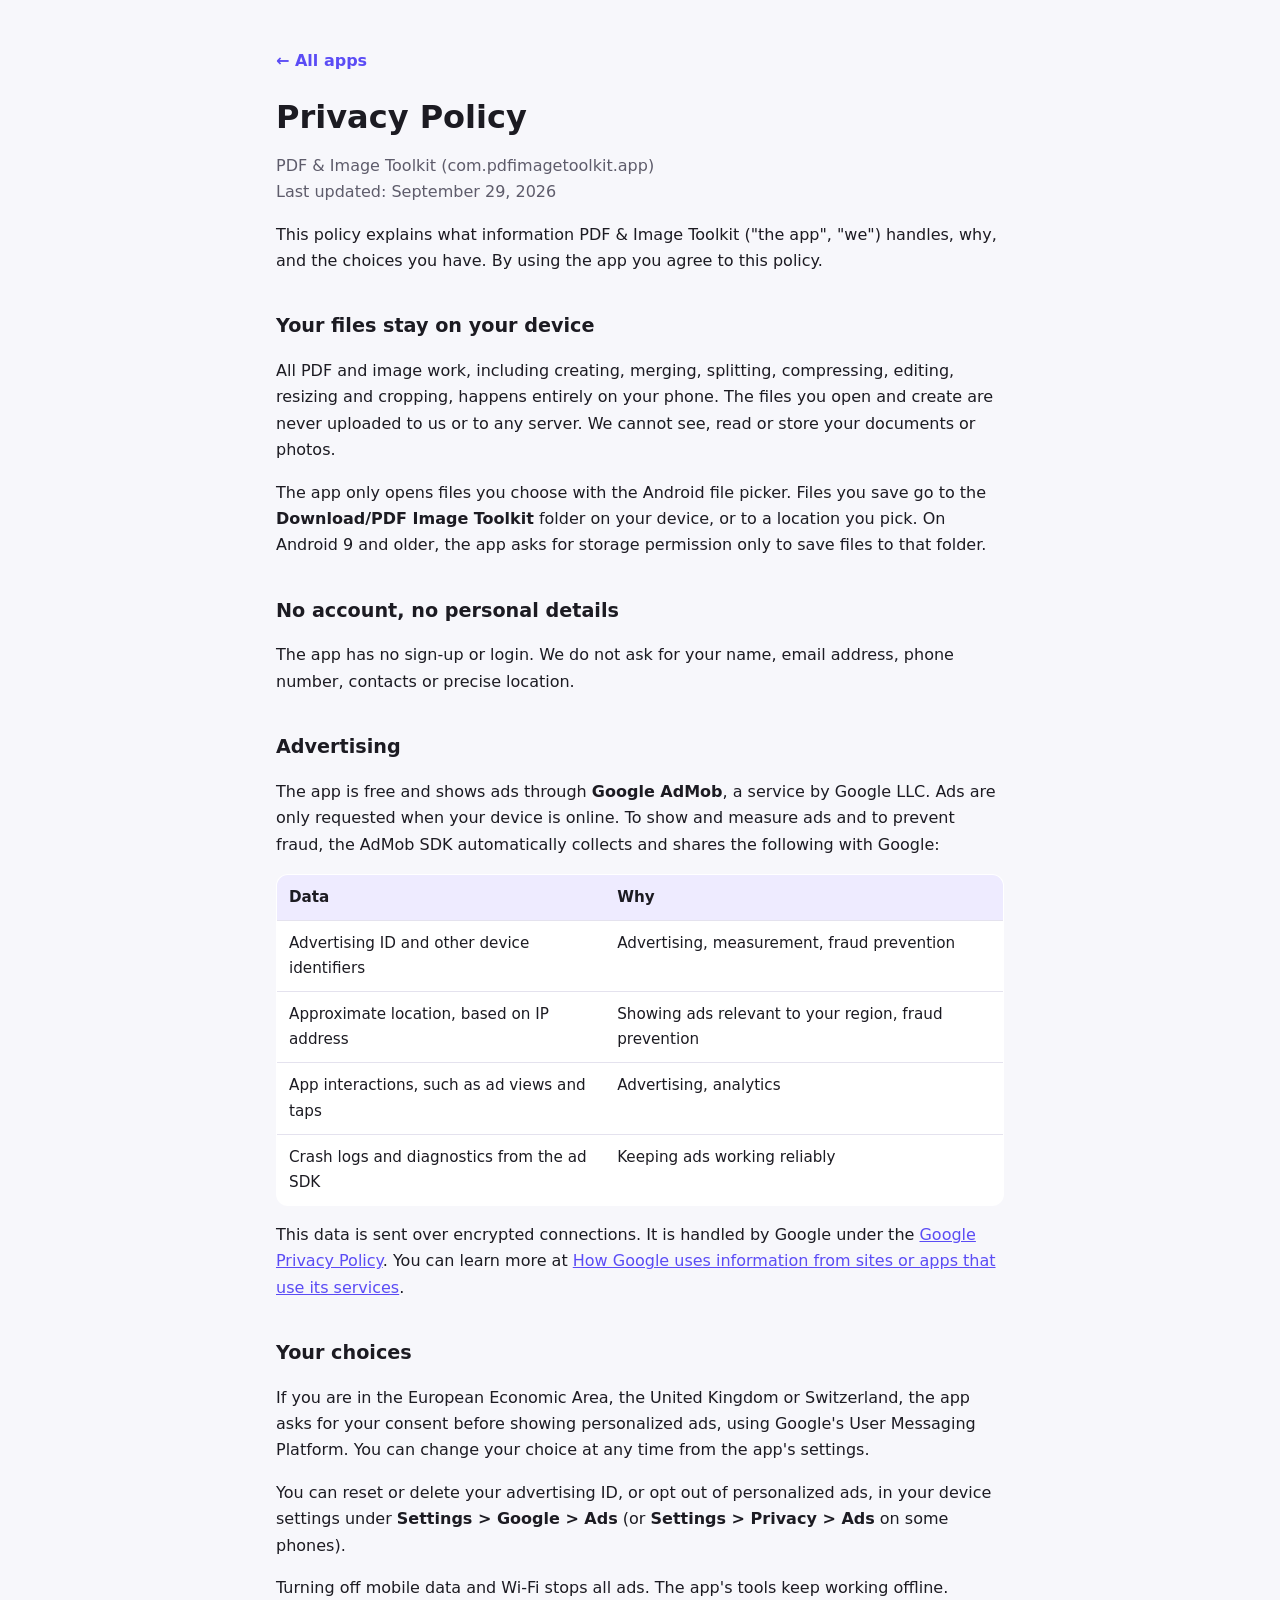
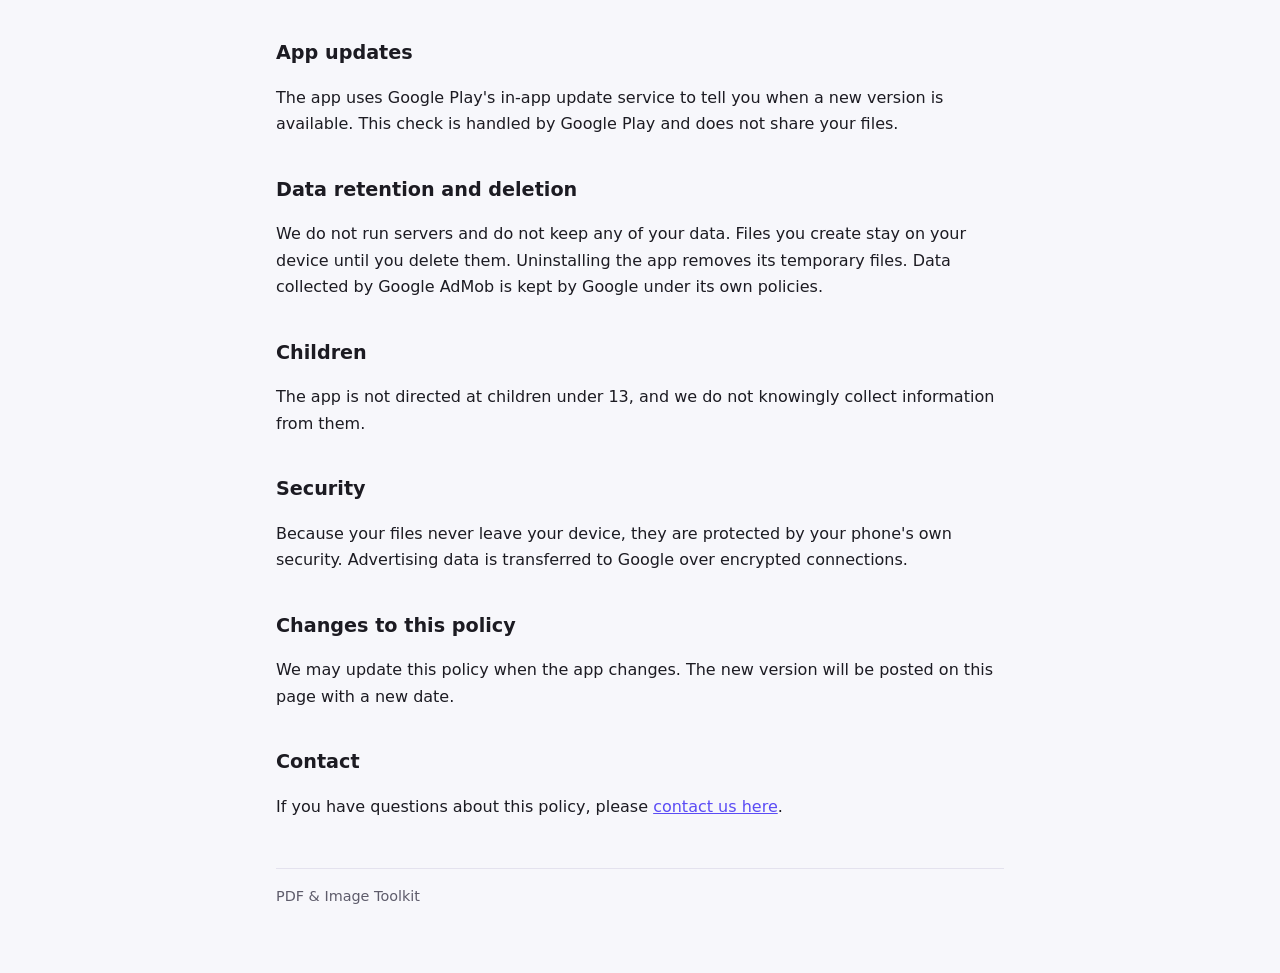
==== pdf-image-toolkit/privacy/index.html @ 4c4ec2c7 "Add landing page and PDF & Image Toolkit privacy policy" ====
<!DOCTYPE html>
<html lang="en">
<head>
  <meta charset="utf-8">
  <meta name="viewport" content="width=device-width, initial-scale=1">
  <title>Privacy Policy - PDF &amp; Image Toolkit</title>
  <meta name="description" content="Privacy policy for the PDF & Image Toolkit Android app.">
  <link rel="stylesheet" href="../../style.css">
</head>
<body>
  <main>
    <a class="back" href="../../">&larr; All apps</a>
    <h1>Privacy Policy</h1>
    <p class="muted">PDF &amp; Image Toolkit (com.pdfimagetoolkit.app)<br>Last updated: September 29, 2026</p>

    <p>This policy explains what information PDF &amp; Image Toolkit ("the app", "we") handles, why, and the choices you have. By using the app you agree to this policy.</p>

    <h2>Your files stay on your device</h2>
    <p>All PDF and image work, including creating, merging, splitting, compressing, editing, resizing and cropping, happens entirely on your phone. The files you open and create are never uploaded to us or to any server. We cannot see, read or store your documents or photos.</p>
    <p>The app only opens files you choose with the Android file picker. Files you save go to the <strong>Download/PDF Image Toolkit</strong> folder on your device, or to a location you pick. On Android 9 and older, the app asks for storage permission only to save files to that folder.</p>

    <h2>No account, no personal details</h2>
    <p>The app has no sign-up or login. We do not ask for your name, email address, phone number, contacts or precise location.</p>

    <h2>Advertising</h2>
    <p>The app is free and shows ads through <strong>Google AdMob</strong>, a service by Google LLC. Ads are only requested when your device is online. To show and measure ads and to prevent fraud, the AdMob SDK automatically collects and shares the following with Google:</p>
    <div class="table-wrap">
      <table>
        <tr><th>Data</th><th>Why</th></tr>
        <tr><td>Advertising ID and other device identifiers</td><td>Advertising, measurement, fraud prevention</td></tr>
        <tr><td>Approximate location, based on IP address</td><td>Showing ads relevant to your region, fraud prevention</td></tr>
        <tr><td>App interactions, such as ad views and taps</td><td>Advertising, analytics</td></tr>
        <tr><td>Crash logs and diagnostics from the ad SDK</td><td>Keeping ads working reliably</td></tr>
      </table>
    </div>
    <p>This data is sent over encrypted connections. It is handled by Google under the <a href="https://policies.google.com/privacy">Google Privacy Policy</a>. You can learn more at <a href="https://policies.google.com/technologies/partner-sites">How Google uses information from sites or apps that use its services</a>.</p>

    <h2>Your choices</h2>
    <p>If you are in the European Economic Area, the United Kingdom or Switzerland, the app asks for your consent before showing personalized ads, using Google's User Messaging Platform. You can change your choice at any time from the app's settings.</p>
    <p>You can reset or delete your advertising ID, or opt out of personalized ads, in your device settings under <strong>Settings &gt; Google &gt; Ads</strong> (or <strong>Settings &gt; Privacy &gt; Ads</strong> on some phones).</p>
    <p>Turning off mobile data and Wi-Fi stops all ads. The app's tools keep working offline.</p>

    <h2>App updates</h2>
    <p>The app uses Google Play's in-app update service to tell you when a new version is available. This check is handled by Google Play and does not share your files.</p>

    <h2>Data retention and deletion</h2>
    <p>We do not run servers and do not keep any of your data. Files you create stay on your device until you delete them. Uninstalling the app removes its temporary files. Data collected by Google AdMob is kept by Google under its own policies.</p>

    <h2>Children</h2>
    <p>The app is not directed at children under 13, and we do not knowingly collect information from them.</p>

    <h2>Security</h2>
    <p>Because your files never leave your device, they are protected by your phone's own security. Advertising data is transferred to Google over encrypted connections.</p>

    <h2>Changes to this policy</h2>
    <p>We may update this policy when the app changes. The new version will be posted on this page with a new date.</p>

    <h2>Contact</h2>
    <p>If you have questions about this policy, please <a href="https://github.com/kagut57/apps/issues">contact us here</a>.</p>

    <footer class="muted">PDF &amp; Image Toolkit</footer>
  </main>
</body>
</html>
---- style.css ----
:root {
  --bg: #f7f7fb;
  --card: #ffffff;
  --text: #1c1b22;
  --muted: #5e5c6b;
  --line: #e4e2ee;
  --accent: #5b4cf5;
  --accent-soft: #eeebff;
}

@media (prefers-color-scheme: dark) {
  :root {
    --bg: #121118;
    --card: #1b1a23;
    --text: #ecebf3;
    --muted: #a7a5b6;
    --line: #2d2b38;
    --accent: #a99eff;
    --accent-soft: #2a2645;
  }
}

* { box-sizing: border-box; }

body {
  margin: 0;
  background: var(--bg);
  color: var(--text);
  font: 16px/1.65 system-ui, -apple-system, "Segoe UI", Roboto, sans-serif;
}

main {
  max-width: 760px;
  margin: 0 auto;
  padding: 48px 16px 64px;
}

a { color: var(--accent); }

h1 { font-size: 2rem; line-height: 1.2; margin: 0 0 8px; }
h2 { font-size: 1.2rem; margin: 36px 0 8px; }

.muted { color: var(--muted); }

.back {
  display: inline-block;
  margin-bottom: 24px;
  text-decoration: none;
  font-weight: 600;
}

.card {
  display: flex;
  gap: 16px;
  align-items: center;
  background: var(--card);
  border: 1px solid var(--line);
  border-radius: 16px;
  padding: 16px;
  margin-top: 16px;
}

.card img {
  width: 64px;
  height: 64px;
  border-radius: 14px;
  flex-shrink: 0;
}

.card h2 { margin: 0; font-size: 1.1rem; }
.card p { margin: 2px 0 8px; }

.links { display: flex; flex-wrap: wrap; gap: 8px; }

.links a {
  background: var(--accent-soft);
  border-radius: 999px;
  padding: 4px 14px;
  font-size: 0.9rem;
  font-weight: 600;
  text-decoration: none;
}

table {
  width: 100%;
  border-collapse: collapse;
  background: var(--card);
  border: 1px solid var(--line);
  border-radius: 12px;
  overflow: hidden;
  font-size: 0.95rem;
}

th, td {
  text-align: left;
  vertical-align: top;
  padding: 10px 12px;
  border-bottom: 1px solid var(--line);
}

tr:last-child td { border-bottom: none; }
th { background: var(--accent-soft); }

.table-wrap { overflow-x: auto; }

footer {
  margin-top: 48px;
  padding-top: 16px;
  border-top: 1px solid var(--line);
  font-size: 0.9rem;
}
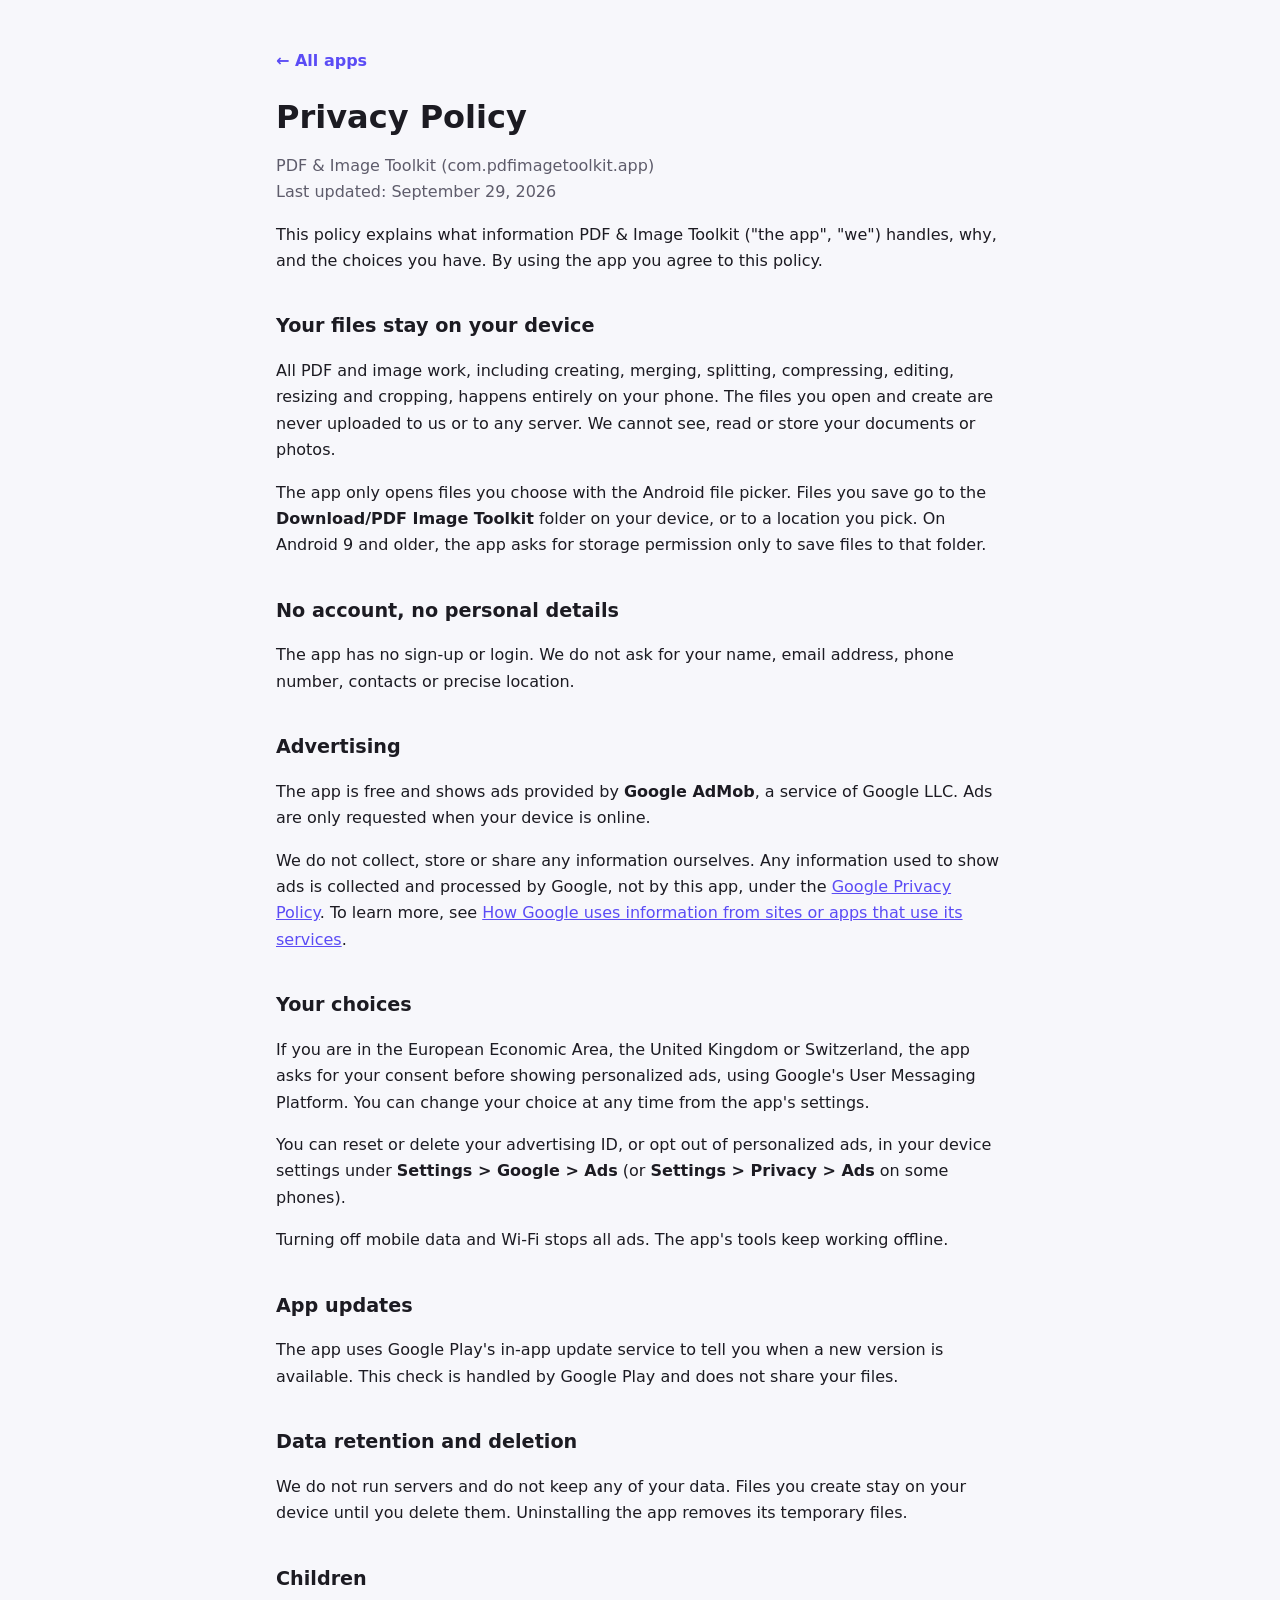
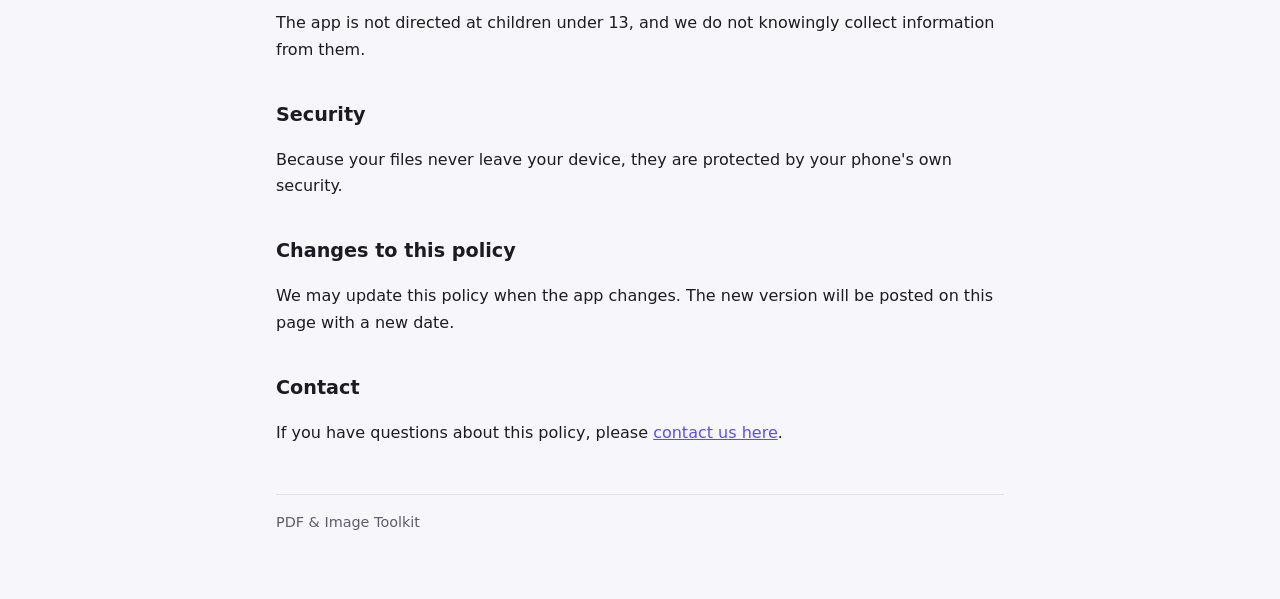
==== commit e88cd049: "Simplify advertising section of privacy policy" ====
--- a/pdf-image-toolkit/privacy/index.html
+++ b/pdf-image-toolkit/privacy/index.html
@@ -23,17 +23,8 @@
     <p>The app has no sign-up or login. We do not ask for your name, email address, phone number, contacts or precise location.</p>
 
     <h2>Advertising</h2>
-    <p>The app is free and shows ads through <strong>Google AdMob</strong>, a service by Google LLC. Ads are only requested when your device is online. To show and measure ads and to prevent fraud, the AdMob SDK automatically collects and shares the following with Google:</p>
-    <div class="table-wrap">
-      <table>
-        <tr><th>Data</th><th>Why</th></tr>
-        <tr><td>Advertising ID and other device identifiers</td><td>Advertising, measurement, fraud prevention</td></tr>
-        <tr><td>Approximate location, based on IP address</td><td>Showing ads relevant to your region, fraud prevention</td></tr>
-        <tr><td>App interactions, such as ad views and taps</td><td>Advertising, analytics</td></tr>
-        <tr><td>Crash logs and diagnostics from the ad SDK</td><td>Keeping ads working reliably</td></tr>
-      </table>
-    </div>
-    <p>This data is sent over encrypted connections. It is handled by Google under the <a href="https://policies.google.com/privacy">Google Privacy Policy</a>. You can learn more at <a href="https://policies.google.com/technologies/partner-sites">How Google uses information from sites or apps that use its services</a>.</p>
+    <p>The app is free and shows ads provided by <strong>Google AdMob</strong>, a service of Google LLC. Ads are only requested when your device is online.</p>
+    <p>We do not collect, store or share any information ourselves. Any information used to show ads is collected and processed by Google, not by this app, under the <a href="https://policies.google.com/privacy">Google Privacy Policy</a>. To learn more, see <a href="https://policies.google.com/technologies/partner-sites">How Google uses information from sites or apps that use its services</a>.</p>
 
     <h2>Your choices</h2>
     <p>If you are in the European Economic Area, the United Kingdom or Switzerland, the app asks for your consent before showing personalized ads, using Google's User Messaging Platform. You can change your choice at any time from the app's settings.</p>
@@ -44,13 +35,13 @@
     <p>The app uses Google Play's in-app update service to tell you when a new version is available. This check is handled by Google Play and does not share your files.</p>
 
     <h2>Data retention and deletion</h2>
-    <p>We do not run servers and do not keep any of your data. Files you create stay on your device until you delete them. Uninstalling the app removes its temporary files. Data collected by Google AdMob is kept by Google under its own policies.</p>
+    <p>We do not run servers and do not keep any of your data. Files you create stay on your device until you delete them. Uninstalling the app removes its temporary files.</p>
 
     <h2>Children</h2>
     <p>The app is not directed at children under 13, and we do not knowingly collect information from them.</p>
 
     <h2>Security</h2>
-    <p>Because your files never leave your device, they are protected by your phone's own security. Advertising data is transferred to Google over encrypted connections.</p>
+    <p>Because your files never leave your device, they are protected by your phone's own security.</p>
 
     <h2>Changes to this policy</h2>
     <p>We may update this policy when the app changes. The new version will be posted on this page with a new date.</p>
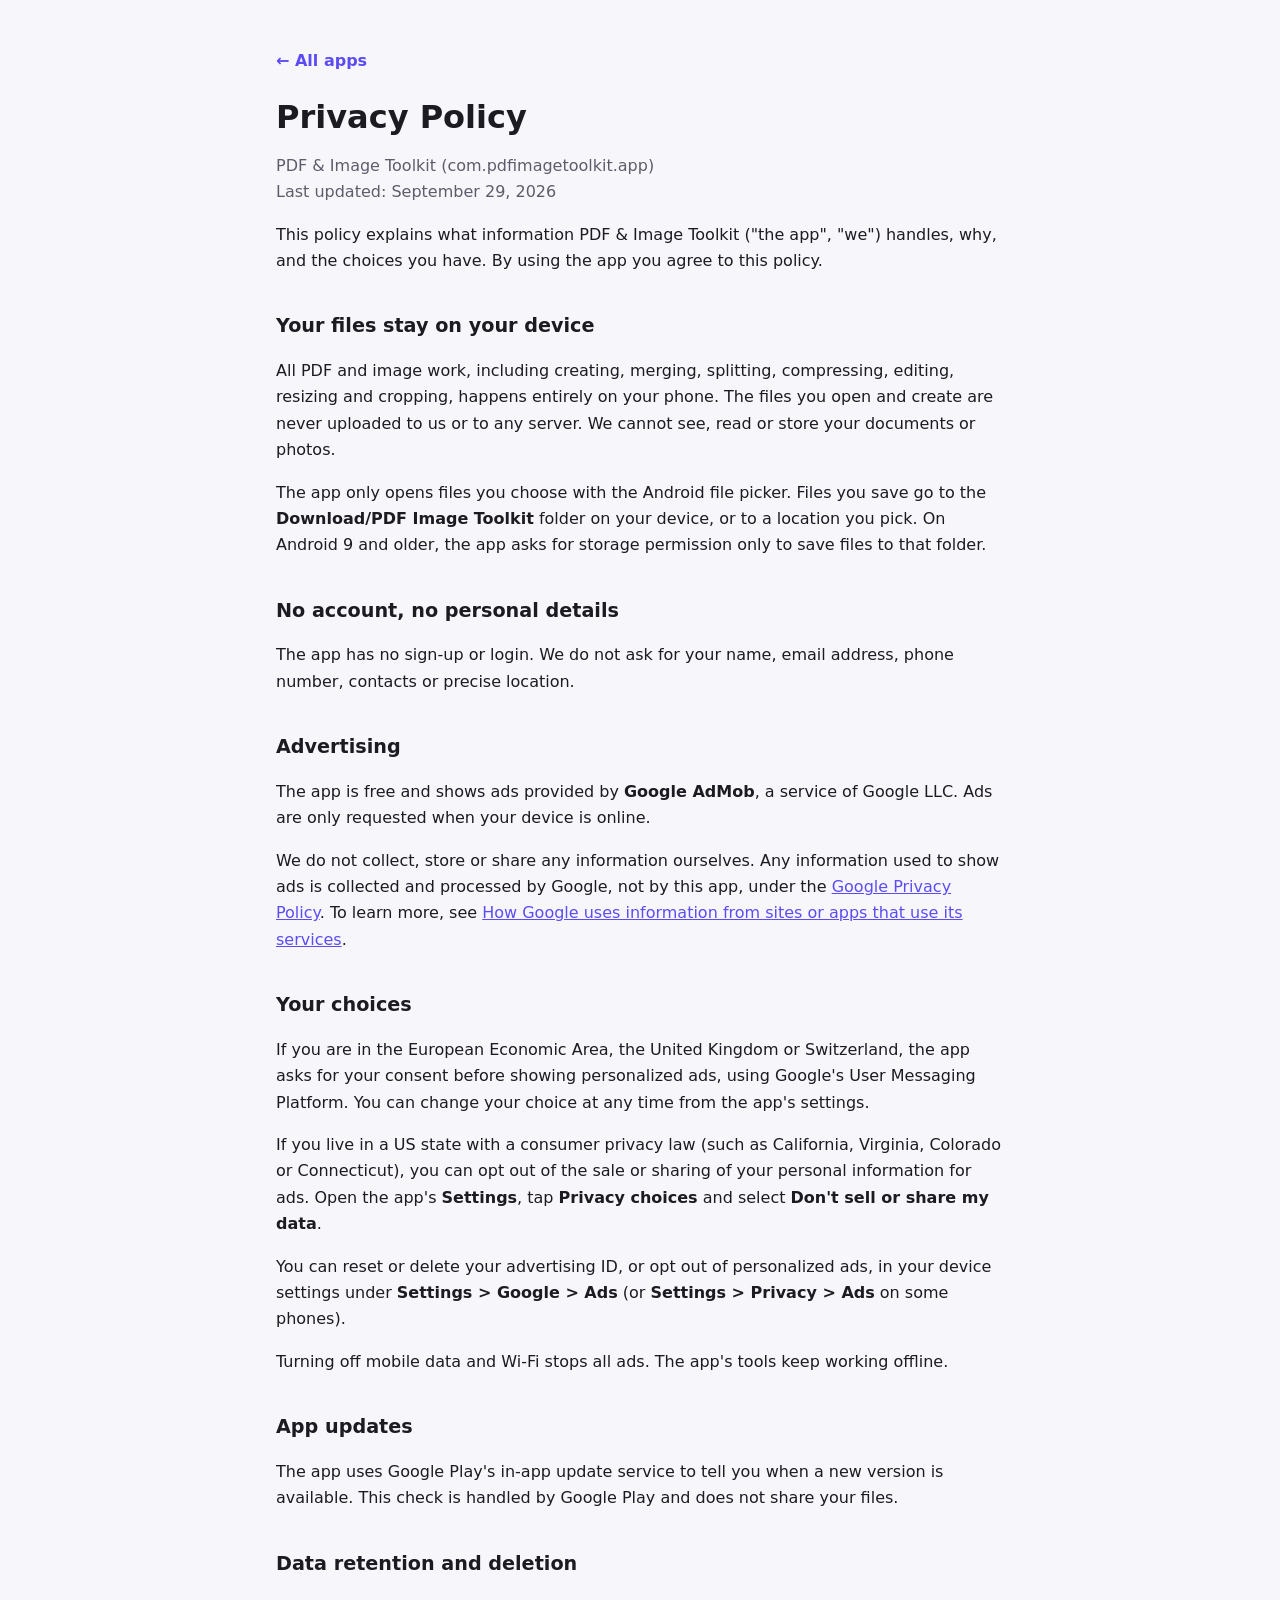
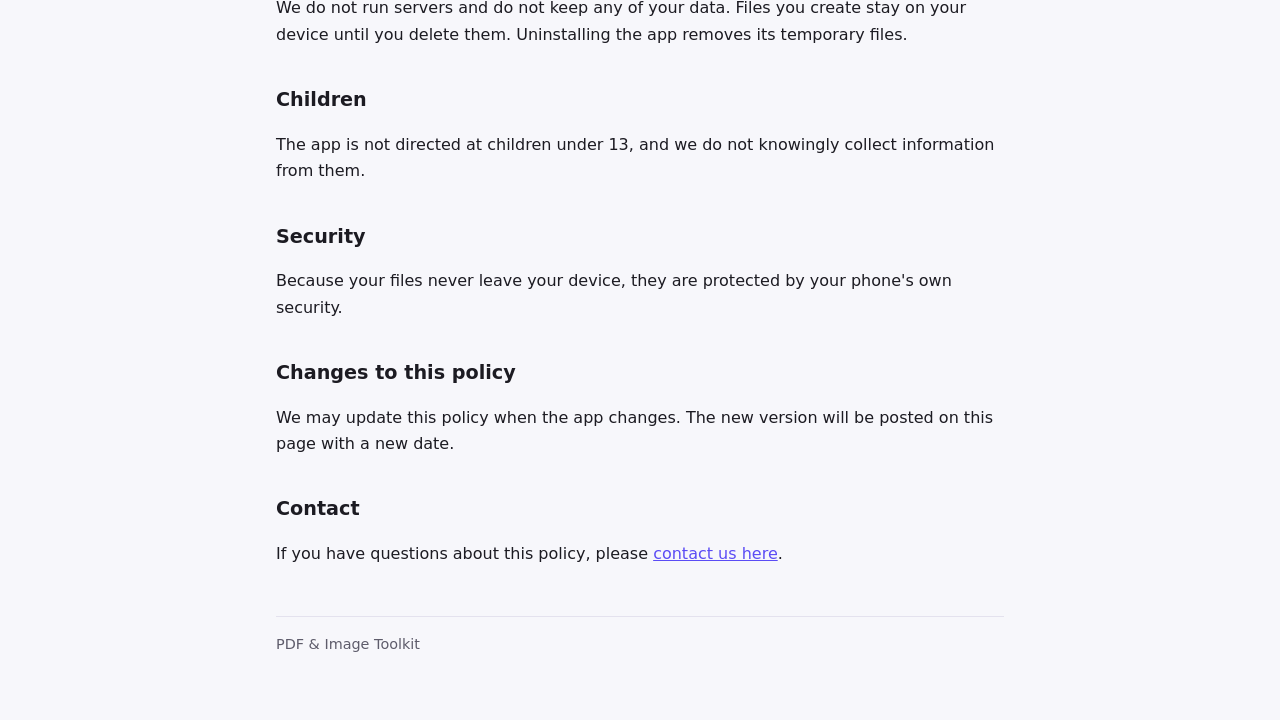
==== commit e29d57b0: "Add US state privacy opt-out to PDF & Image Toolkit policy Co-Authored-By: Claude Opus 5.5 <noreply@" ====
--- a/pdf-image-toolkit/privacy/index.html
+++ b/pdf-image-toolkit/privacy/index.html
@@ -28,6 +28,7 @@
 
     <h2>Your choices</h2>
     <p>If you are in the European Economic Area, the United Kingdom or Switzerland, the app asks for your consent before showing personalized ads, using Google's User Messaging Platform. You can change your choice at any time from the app's settings.</p>
+    <p>If you live in a US state with a consumer privacy law (such as California, Virginia, Colorado or Connecticut), you can opt out of the sale or sharing of your personal information for ads. Open the app's <strong>Settings</strong>, tap <strong>Privacy choices</strong> and select <strong>Don't sell or share my data</strong>.</p>
     <p>You can reset or delete your advertising ID, or opt out of personalized ads, in your device settings under <strong>Settings &gt; Google &gt; Ads</strong> (or <strong>Settings &gt; Privacy &gt; Ads</strong> on some phones).</p>
     <p>Turning off mobile data and Wi-Fi stops all ads. The app's tools keep working offline.</p>
 
